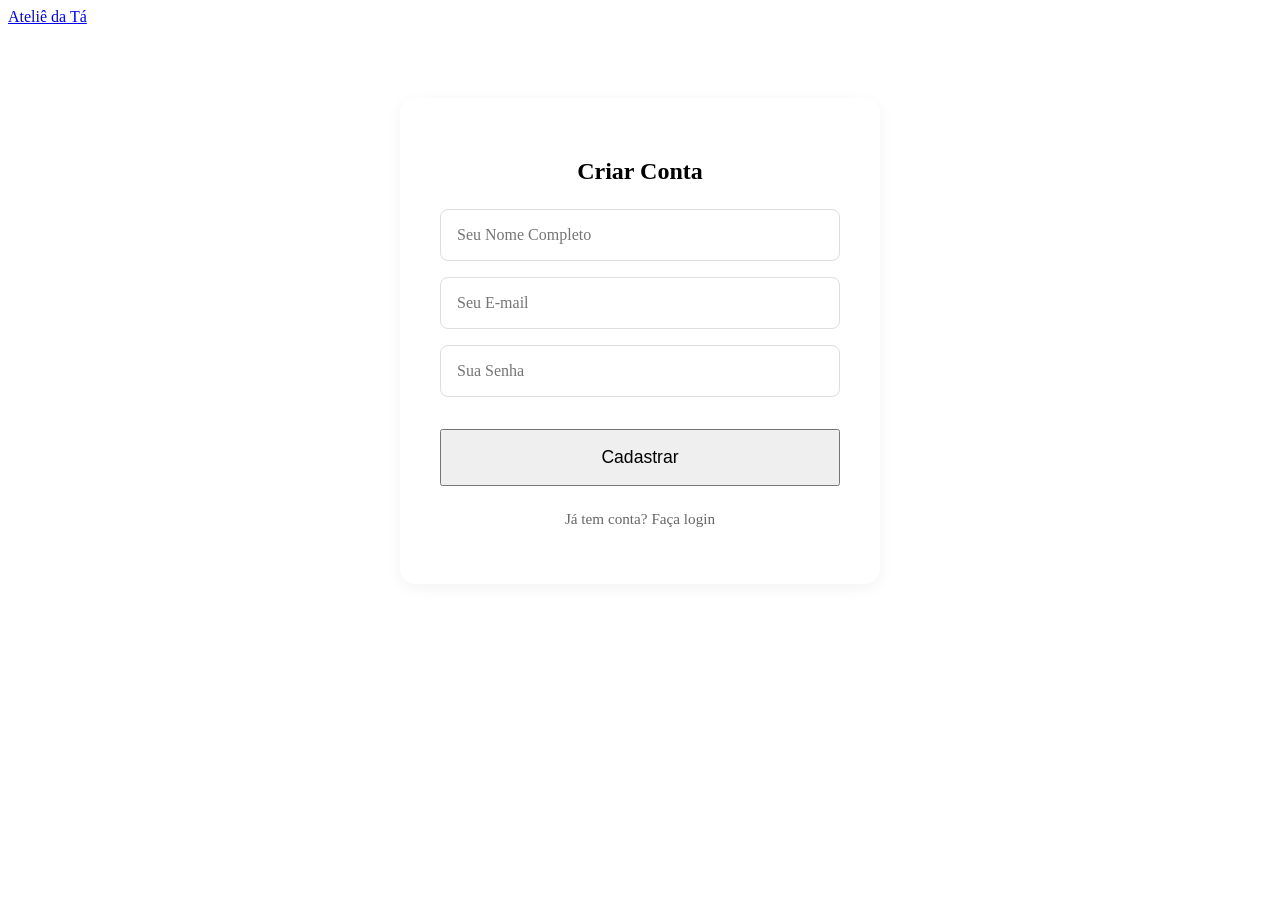
==== cadastro.html @ e16296d7 "Add files via upload" ====
<!DOCTYPE html>
<html lang="pt-BR">
<head>
  <meta charset="UTF-8">
  <meta name="viewport" content="width=device-width, initial-scale=1.0">
  <title>Cadastro - Ateliê da Tá</title>
  <link rel="stylesheet" href="index.css">
  <link href="https://fonts.googleapis.com/css2?family=Fredoka:wght@400;500;600&display=swap" rel="stylesheet">
</head>
<body>
  <header>
    <a href="index.html" class="logo">Ateliê da Tá</a>
  </header>

  <main style="display: flex; justify-content: center; align-items: center; min-height: 70vh;">
    <div style="background: white; padding: 2.5rem; border-radius: 16px; box-shadow: 0 4px 15px rgba(0,0,0,0.05); width: 100%; max-width: 400px; margin: 2rem;">
      <h2 style="text-align: center; color: var(--text-dark); margin-bottom: 1.5rem;">Criar Conta</h2>
      
      <form id="register-form" style="display: flex; flex-direction: column; gap: 1rem;">
        <div id="error-msg" style="color: #d9534f; text-align: center; display: none; background: #fdf2f2; padding: 0.5rem; border-radius: 8px;"></div>
        <div id="success-msg" style="color: #28a745; text-align: center; display: none; background: #f0fdf4; padding: 0.5rem; border-radius: 8px;">Cadastro realizado com sucesso! Redirecionando...</div>
        
        <input type="text" id="nome" placeholder="Seu Nome Completo" required style="padding: 1rem; border: 1px solid #ddd; border-radius: 8px; font-family: inherit; font-size: 1rem;">
        <input type="email" id="email" placeholder="Seu E-mail" required style="padding: 1rem; border: 1px solid #ddd; border-radius: 8px; font-family: inherit; font-size: 1rem;">
        <input type="password" id="senha" placeholder="Sua Senha" required minlength="6" style="padding: 1rem; border: 1px solid #ddd; border-radius: 8px; font-family: inherit; font-size: 1rem;">
        
        <button type="submit" class="btn" style="width: 100%; margin-top: 1rem; padding: 1rem; font-size: 1.1rem;">Cadastrar</button>
      </form>
      
      <p style="text-align: center; margin-top: 1.5rem; font-size: 0.95rem; color: #666;">
        Já tem conta? <a href="login.html" style="color: var(--primary); text-decoration: none; font-weight: 500;">Faça login</a>
      </p>
    </div>
  </main>

  <script>
    document.getElementById('register-form').addEventListener('submit', async (e) => {
      e.preventDefault();
      const nome = document.getElementById('nome').value;
      const email = document.getElementById('email').value;
      const senha = document.getElementById('senha').value;
      const errorMsg = document.getElementById('error-msg');
      const successMsg = document.getElementById('success-msg');
      const btn = e.target.querySelector('button');
      
      errorMsg.style.display = 'none';
      successMsg.style.display = 'none';
      btn.innerText = 'Cadastrando...';
      btn.disabled = true;

      try {
        const res = await fetch('/api/auth/register', {
          method: 'POST',
          headers: { 'Content-Type': 'application/json' },
          body: JSON.stringify({ nome, email, senha })
        });
        const data = await res.json();
        
        if (res.ok) {
          successMsg.style.display = 'block';
          setTimeout(() => { window.location.href = 'login.html'; }, 2000);
        } else {
          errorMsg.innerText = data.erro || 'Erro ao realizar cadastro';
          errorMsg.style.display = 'block';
          btn.innerText = 'Cadastrar';
          btn.disabled = false;
        }
      } catch (err) {
        errorMsg.innerText = 'Erro de conexão. Tente novamente.';
        errorMsg.style.display = 'block';
        btn.innerText = 'Cadastrar';
        btn.disabled = false;
      }
    });
  </script>
</body>
</html>
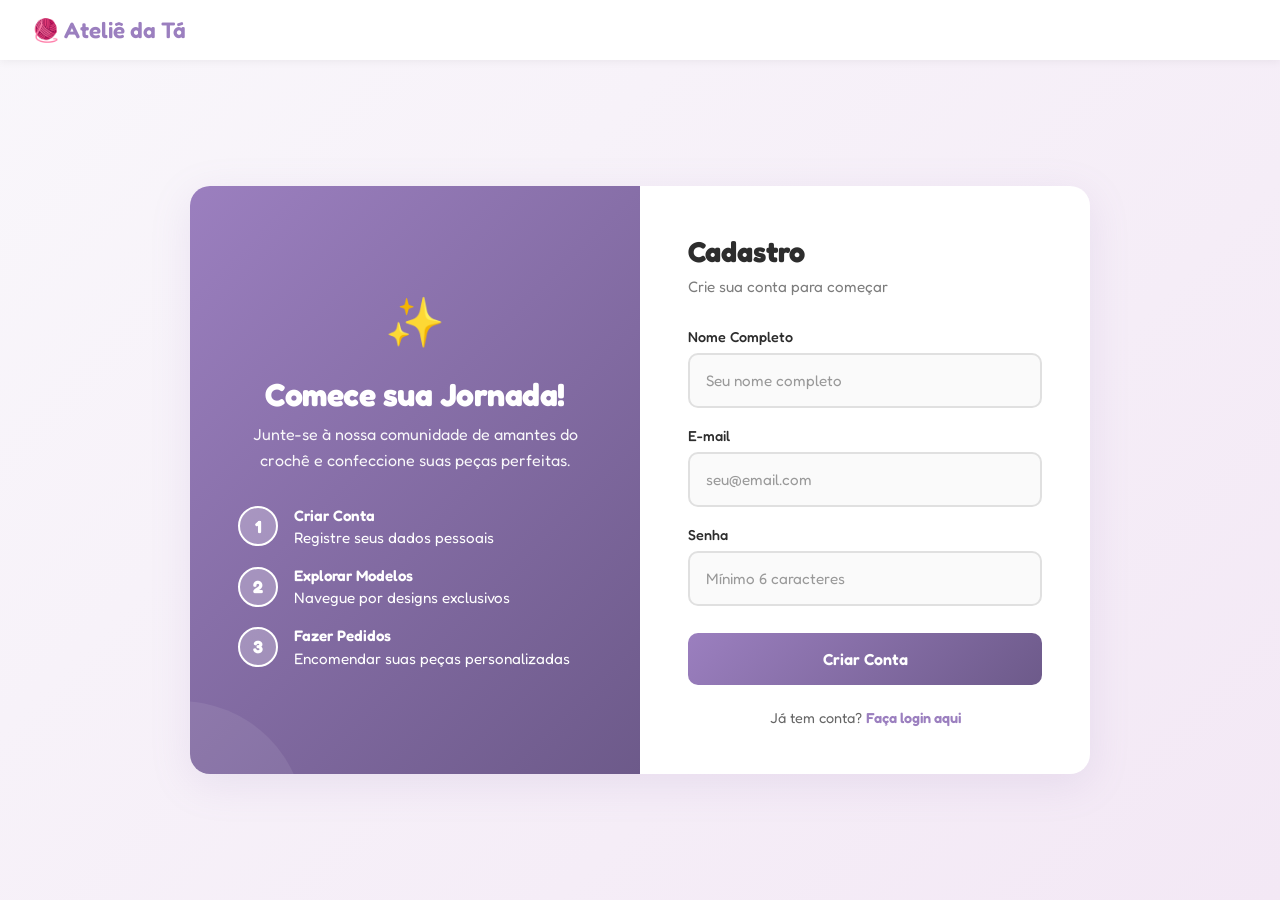
==== commit f3f849df: "✨ Redesenhar página de cadastro com design atrativo e paleta de cores do site" ====
--- a/cadastro.html
+++ b/cadastro.html
@@ -4,32 +4,98 @@
   <meta charset="UTF-8">
   <meta name="viewport" content="width=device-width, initial-scale=1.0">
   <title>Cadastro - Ateliê da Tá</title>
-  <link rel="stylesheet" href="index.css">
-  <link href="https://fonts.googleapis.com/css2?family=Fredoka:wght@400;500;600&display=swap" rel="stylesheet">
+  <link rel="stylesheet" href="auth-styles.css">
+  <link href="https://fonts.googleapis.com/css2?family=Fredoka:wght@400;500;600;700&display=swap" rel="stylesheet">
 </head>
 <body>
   <header>
-    <a href="index.html" class="logo">Ateliê da Tá</a>
+    <a href="index.html" class="logo">🧶 Ateliê da Tá</a>
   </header>
 
-  <main style="display: flex; justify-content: center; align-items: center; min-height: 70vh;">
-    <div style="background: white; padding: 2.5rem; border-radius: 16px; box-shadow: 0 4px 15px rgba(0,0,0,0.05); width: 100%; max-width: 400px; margin: 2rem;">
-      <h2 style="text-align: center; color: var(--text-dark); margin-bottom: 1.5rem;">Criar Conta</h2>
-      
-      <form id="register-form" style="display: flex; flex-direction: column; gap: 1rem;">
-        <div id="error-msg" style="color: #d9534f; text-align: center; display: none; background: #fdf2f2; padding: 0.5rem; border-radius: 8px;"></div>
-        <div id="success-msg" style="color: #28a745; text-align: center; display: none; background: #f0fdf4; padding: 0.5rem; border-radius: 8px;">Cadastro realizado com sucesso! Redirecionando...</div>
-        
-        <input type="text" id="nome" placeholder="Seu Nome Completo" required style="padding: 1rem; border: 1px solid #ddd; border-radius: 8px; font-family: inherit; font-size: 1rem;">
-        <input type="email" id="email" placeholder="Seu E-mail" required style="padding: 1rem; border: 1px solid #ddd; border-radius: 8px; font-family: inherit; font-size: 1rem;">
-        <input type="password" id="senha" placeholder="Sua Senha" required minlength="6" style="padding: 1rem; border: 1px solid #ddd; border-radius: 8px; font-family: inherit; font-size: 1rem;">
-        
-        <button type="submit" class="btn" style="width: 100%; margin-top: 1rem; padding: 1rem; font-size: 1.1rem;">Cadastrar</button>
-      </form>
-      
-      <p style="text-align: center; margin-top: 1.5rem; font-size: 0.95rem; color: #666;">
-        Já tem conta? <a href="login.html" style="color: var(--primary); text-decoration: none; font-weight: 500;">Faça login</a>
-      </p>
+  <main>
+    <div class="auth-wrapper">
+      <!-- PAINEL ESQUERDO - VISUAL/INSPIRAÇÃO -->
+      <div class="auth-left">
+        <div class="auth-left-content">
+          <div class="brand">✨</div>
+          <h1>Comece sua Jornada!</h1>
+          <p>Junte-se à nossa comunidade de amantes do crochê e confeccione suas peças perfeitas.</p>
+
+          <div class="steps">
+            <div class="step">
+              <div class="step-number">1</div>
+              <div class="step-text">
+                <strong>Criar Conta</strong>
+                <span>Registre seus dados pessoais</span>
+              </div>
+            </div>
+            <div class="step">
+              <div class="step-number">2</div>
+              <div class="step-text">
+                <strong>Explorar Modelos</strong>
+                <span>Navegue por designs exclusivos</span>
+              </div>
+            </div>
+            <div class="step">
+              <div class="step-number">3</div>
+              <div class="step-text">
+                <strong>Fazer Pedidos</strong>
+                <span>Encomendar suas peças personalizadas</span>
+              </div>
+            </div>
+          </div>
+        </div>
+      </div>
+
+      <!-- PAINEL DIREITO - FORMULÁRIO -->
+      <div class="auth-right">
+        <h2>Cadastro</h2>
+        <p class="subtitle">Crie sua conta para começar</p>
+
+        <form id="register-form" class="auth-form">
+          <div id="error-msg"></div>
+          <div id="success-msg"></div>
+
+          <div class="form-group">
+            <label for="nome">Nome Completo</label>
+            <input 
+              type="text" 
+              id="nome" 
+              placeholder="Seu nome completo" 
+              required
+            >
+          </div>
+
+          <div class="form-group">
+            <label for="email">E-mail</label>
+            <input 
+              type="email" 
+              id="email" 
+              placeholder="seu@email.com" 
+              required
+            >
+          </div>
+
+          <div class="form-group">
+            <label for="senha">Senha</label>
+            <input 
+              type="password" 
+              id="senha" 
+              placeholder="Mínimo 6 caracteres" 
+              required 
+              minlength="6"
+            >
+          </div>
+
+          <button type="submit" class="auth-btn">Criar Conta</button>
+        </form>
+
+        <div class="auth-footer">
+          <p>Já tem conta? 
+            <a href="login.html">Faça login aqui</a>
+          </p>
+        </div>
+      </div>
     </div>
   </main>
 
@@ -57,18 +123,19 @@
         const data = await res.json();
         
         if (res.ok) {
+          successMsg.innerText = '✅ Cadastro realizado com sucesso! Redirecionando...';
           successMsg.style.display = 'block';
           setTimeout(() => { window.location.href = 'login.html'; }, 2000);
         } else {
           errorMsg.innerText = data.erro || 'Erro ao realizar cadastro';
           errorMsg.style.display = 'block';
-          btn.innerText = 'Cadastrar';
+          btn.innerText = 'Criar Conta';
           btn.disabled = false;
         }
       } catch (err) {
         errorMsg.innerText = 'Erro de conexão. Tente novamente.';
         errorMsg.style.display = 'block';
-        btn.innerText = 'Cadastrar';
+        btn.innerText = 'Criar Conta';
         btn.disabled = false;
       }
     });
--- a/auth-styles.css
+++ b/auth-styles.css
@@ -0,0 +1,466 @@
+/* ═══════════════════════════════════════════════════════════════════════════════ */
+/* AUTENTICAÇÃO - LOGIN & CADASTRO - ESTILOS DEDICADOS */
+/* ═══════════════════════════════════════════════════════════════════════════════ */
+
+:root {
+  --primary: #9b7fbf;
+  --primary-light: #d4c5e8;
+  --primary-dark: #6d5a8a;
+  --accent: #e8c4d4;
+  --text-dark: #2d2d2d;
+  --text-light: #666;
+  --bg-light: #f9f7fb;
+  --success: #28a745;
+  --error: #d9534f;
+}
+
+* {
+  margin: 0;
+  padding: 0;
+  box-sizing: border-box;
+}
+
+body {
+  font-family: 'Fredoka', -apple-system, BlinkMacSystemFont, 'Segoe UI', sans-serif;
+  background: linear-gradient(135deg, #f9f7fb 0%, #f3e8f5 100%);
+  min-height: 100vh;
+  display: flex;
+  flex-direction: column;
+}
+
+/* ─────────────────────────── HEADER ─────────────────────────── */
+header {
+  background: white;
+  padding: 1rem 2rem;
+  box-shadow: 0 2px 8px rgba(0, 0, 0, 0.05);
+  position: sticky;
+  top: 0;
+  z-index: 100;
+}
+
+header .logo {
+  font-size: 1.4rem;
+  font-weight: 600;
+  color: var(--primary);
+  text-decoration: none;
+  display: flex;
+  align-items: center;
+  gap: 0.5rem;
+}
+
+/* ─────────────────────────── MAIN CONTAINER ─────────────────────────── */
+main {
+  flex: 1;
+  display: flex;
+  justify-content: center;
+  align-items: center;
+  padding: 2rem;
+}
+
+.auth-wrapper {
+  display: grid;
+  grid-template-columns: 1fr 1fr;
+  gap: 0;
+  width: 100%;
+  max-width: 900px;
+  background: white;
+  border-radius: 20px;
+  overflow: hidden;
+  box-shadow: 0 10px 40px rgba(155, 127, 191, 0.15);
+}
+
+/* ─────────────────────────── PAINEL ESQUERDO (VISUAL) ─────────────────────────── */
+.auth-left {
+  background: linear-gradient(135deg, #9b7fbf 0%, #6d5a8a 100%);
+  padding: 3rem;
+  display: flex;
+  flex-direction: column;
+  justify-content: center;
+  align-items: center;
+  text-align: center;
+  color: white;
+  position: relative;
+  overflow: hidden;
+}
+
+.auth-left::before {
+  content: '';
+  position: absolute;
+  top: -50%;
+  right: -50%;
+  width: 300px;
+  height: 300px;
+  background: rgba(255, 255, 255, 0.1);
+  border-radius: 50%;
+  animation: float 6s ease-in-out infinite;
+}
+
+.auth-left::after {
+  content: '';
+  position: absolute;
+  bottom: -30%;
+  left: -30%;
+  width: 250px;
+  height: 250px;
+  background: rgba(255, 255, 255, 0.08);
+  border-radius: 50%;
+  animation: float 8s ease-in-out infinite reverse;
+}
+
+@keyframes float {
+  0%, 100% { transform: translateY(0px); }
+  50% { transform: translateY(20px); }
+}
+
+.auth-left-content {
+  position: relative;
+  z-index: 1;
+}
+
+.auth-left h1 {
+  font-size: 2rem;
+  margin-bottom: 0.5rem;
+  font-weight: 700;
+  letter-spacing: -0.5px;
+}
+
+.auth-left .brand {
+  font-size: 3rem;
+  margin-bottom: 1.5rem;
+}
+
+.auth-left p {
+  font-size: 1rem;
+  opacity: 0.95;
+  margin-bottom: 2rem;
+  line-height: 1.6;
+}
+
+.steps {
+  display: flex;
+  flex-direction: column;
+  gap: 1.2rem;
+  margin-top: 2rem;
+}
+
+.step {
+  display: flex;
+  align-items: center;
+  gap: 1rem;
+  text-align: left;
+}
+
+.step-number {
+  width: 40px;
+  height: 40px;
+  background: rgba(255, 255, 255, 0.25);
+  border: 2px solid white;
+  border-radius: 50%;
+  display: flex;
+  align-items: center;
+  justify-content: center;
+  font-weight: 700;
+  font-size: 1.1rem;
+  flex-shrink: 0;
+}
+
+.step-text {
+  font-size: 0.95rem;
+}
+
+.step-text strong {
+  display: block;
+  font-weight: 600;
+  margin-bottom: 0.2rem;
+}
+
+/* ─────────────────────────── PAINEL DIREITO (FORMULÁRIO) ─────────────────────────── */
+.auth-right {
+  padding: 3rem;
+  display: flex;
+  flex-direction: column;
+  justify-content: center;
+}
+
+.auth-right h2 {
+  font-size: 1.8rem;
+  color: var(--text-dark);
+  margin-bottom: 0.5rem;
+  font-weight: 700;
+}
+
+.auth-right .subtitle {
+  color: var(--text-light);
+  font-size: 0.95rem;
+  margin-bottom: 2rem;
+  opacity: 0.85;
+}
+
+/* ─────────────────────────── FORMULÁRIO ─────────────────────────── */
+.auth-form {
+  display: flex;
+  flex-direction: column;
+  gap: 1.2rem;
+}
+
+.form-group {
+  display: flex;
+  flex-direction: column;
+  gap: 0.5rem;
+}
+
+.form-group label {
+  font-size: 0.9rem;
+  font-weight: 500;
+  color: var(--text-dark);
+}
+
+.form-group input,
+.form-group textarea {
+  padding: 1rem;
+  border: 2px solid #e0e0e0;
+  border-radius: 10px;
+  font-family: inherit;
+  font-size: 0.95rem;
+  transition: all 0.3s ease;
+  background: #fafafa;
+}
+
+.form-group input:focus,
+.form-group textarea:focus {
+  outline: none;
+  border-color: var(--primary);
+  background: white;
+  box-shadow: 0 0 0 4px rgba(155, 127, 191, 0.1);
+}
+
+.form-group input::placeholder {
+  color: #999;
+}
+
+/* ─────────────────────────── BOTÃO ─────────────────────────── */
+.auth-btn {
+  padding: 1rem;
+  background: linear-gradient(135deg, #9b7fbf 0%, #6d5a8a 100%);
+  color: white;
+  border: none;
+  border-radius: 10px;
+  font-size: 1rem;
+  font-weight: 600;
+  cursor: pointer;
+  transition: all 0.3s ease;
+  margin-top: 0.5rem;
+  font-family: inherit;
+}
+
+.auth-btn:hover:not(:disabled) {
+  transform: translateY(-2px);
+  box-shadow: 0 8px 20px rgba(155, 127, 191, 0.35);
+}
+
+.auth-btn:active:not(:disabled) {
+  transform: translateY(0);
+}
+
+.auth-btn:disabled {
+  opacity: 0.6;
+  cursor: not-allowed;
+}
+
+/* ─────────────────────────── MENSAGENS ─────────────────────────── */
+#error-msg, #success-msg {
+  padding: 1rem;
+  border-radius: 10px;
+  font-weight: 500;
+  text-align: center;
+  display: none;
+  animation: slideDown 0.3s ease;
+}
+
+@keyframes slideDown {
+  from {
+    opacity: 0;
+    transform: translateY(-10px);
+  }
+  to {
+    opacity: 1;
+    transform: translateY(0);
+  }
+}
+
+#error-msg {
+  background: #ffe8e8;
+  color: #d9534f;
+  border: 1px solid #ffb3b3;
+}
+
+#success-msg {
+  background: #e8f5e9;
+  color: #28a745;
+  border: 1px solid #a8e6c1;
+}
+
+/* ─────────────────────────── RODAPÉ DO FORMULÁRIO ─────────────────────────── */
+.auth-footer {
+  margin-top: 1.5rem;
+  text-align: center;
+  font-size: 0.9rem;
+  color: var(--text-light);
+}
+
+.auth-footer a {
+  color: var(--primary);
+  text-decoration: none;
+  font-weight: 600;
+  transition: all 0.3s ease;
+}
+
+.auth-footer a:hover {
+  color: var(--primary-dark);
+  text-decoration: underline;
+}
+
+.divider {
+  display: flex;
+  align-items: center;
+  gap: 1rem;
+  margin: 1.5rem 0;
+  color: #ccc;
+}
+
+.divider::before,
+.divider::after {
+  content: '';
+  flex: 1;
+  height: 1px;
+  background: #e0e0e0;
+}
+
+/* ─────────────────────────── OPÇÕES SOCIAIS ─────────────────────────── */
+.social-buttons {
+  display: flex;
+  flex-direction: column;
+  gap: 0.8rem;
+  margin-bottom: 1.5rem;
+}
+
+.social-btn {
+  padding: 0.9rem;
+  border: 2px solid #e0e0e0;
+  background: white;
+  border-radius: 10px;
+  cursor: pointer;
+  font-weight: 500;
+  font-size: 0.95rem;
+  transition: all 0.3s ease;
+  font-family: inherit;
+  display: flex;
+  align-items: center;
+  justify-content: center;
+  gap: 0.8rem;
+}
+
+.social-btn:hover {
+  border-color: var(--primary);
+  background: var(--bg-light);
+}
+
+/* ─────────────────────────── RESPONSIVO ─────────────────────────── */
+@media (max-width: 768px) {
+  .auth-wrapper {
+    grid-template-columns: 1fr;
+  }
+
+  .auth-left {
+    padding: 2rem;
+    min-height: 300px;
+  }
+
+  .auth-left h1 {
+    font-size: 1.5rem;
+  }
+
+  .auth-left .brand {
+    font-size: 2rem;
+  }
+
+  .auth-left p {
+    font-size: 0.9rem;
+  }
+
+  .steps {
+    gap: 0.8rem;
+    margin-top: 1.5rem;
+  }
+
+  .auth-right {
+    padding: 2rem;
+  }
+
+  .auth-right h2 {
+    font-size: 1.4rem;
+  }
+
+  main {
+    padding: 1rem;
+  }
+}
+
+@media (max-width: 480px) {
+  .auth-wrapper {
+    border-radius: 12px;
+  }
+
+  .auth-left {
+    padding: 1.5rem;
+  }
+
+  .auth-left h1 {
+    font-size: 1.2rem;
+  }
+
+  .auth-left .brand {
+    font-size: 1.5rem;
+    margin-bottom: 1rem;
+  }
+
+  .auth-left p {
+    font-size: 0.8rem;
+  }
+
+  .step {
+    gap: 0.8rem;
+  }
+
+  .step-number {
+    width: 35px;
+    height: 35px;
+    font-size: 0.95rem;
+  }
+
+  .step-text {
+    font-size: 0.85rem;
+  }
+
+  .auth-right {
+    padding: 1.5rem;
+  }
+
+  .auth-right h2 {
+    font-size: 1.2rem;
+  }
+
+  .auth-form {
+    gap: 1rem;
+  }
+
+  .form-group input {
+    padding: 0.85rem;
+    font-size: 16px; /* Previne zoom no mobile */
+  }
+
+  .auth-btn {
+    padding: 0.9rem;
+    font-size: 0.95rem;
+  }
+}
